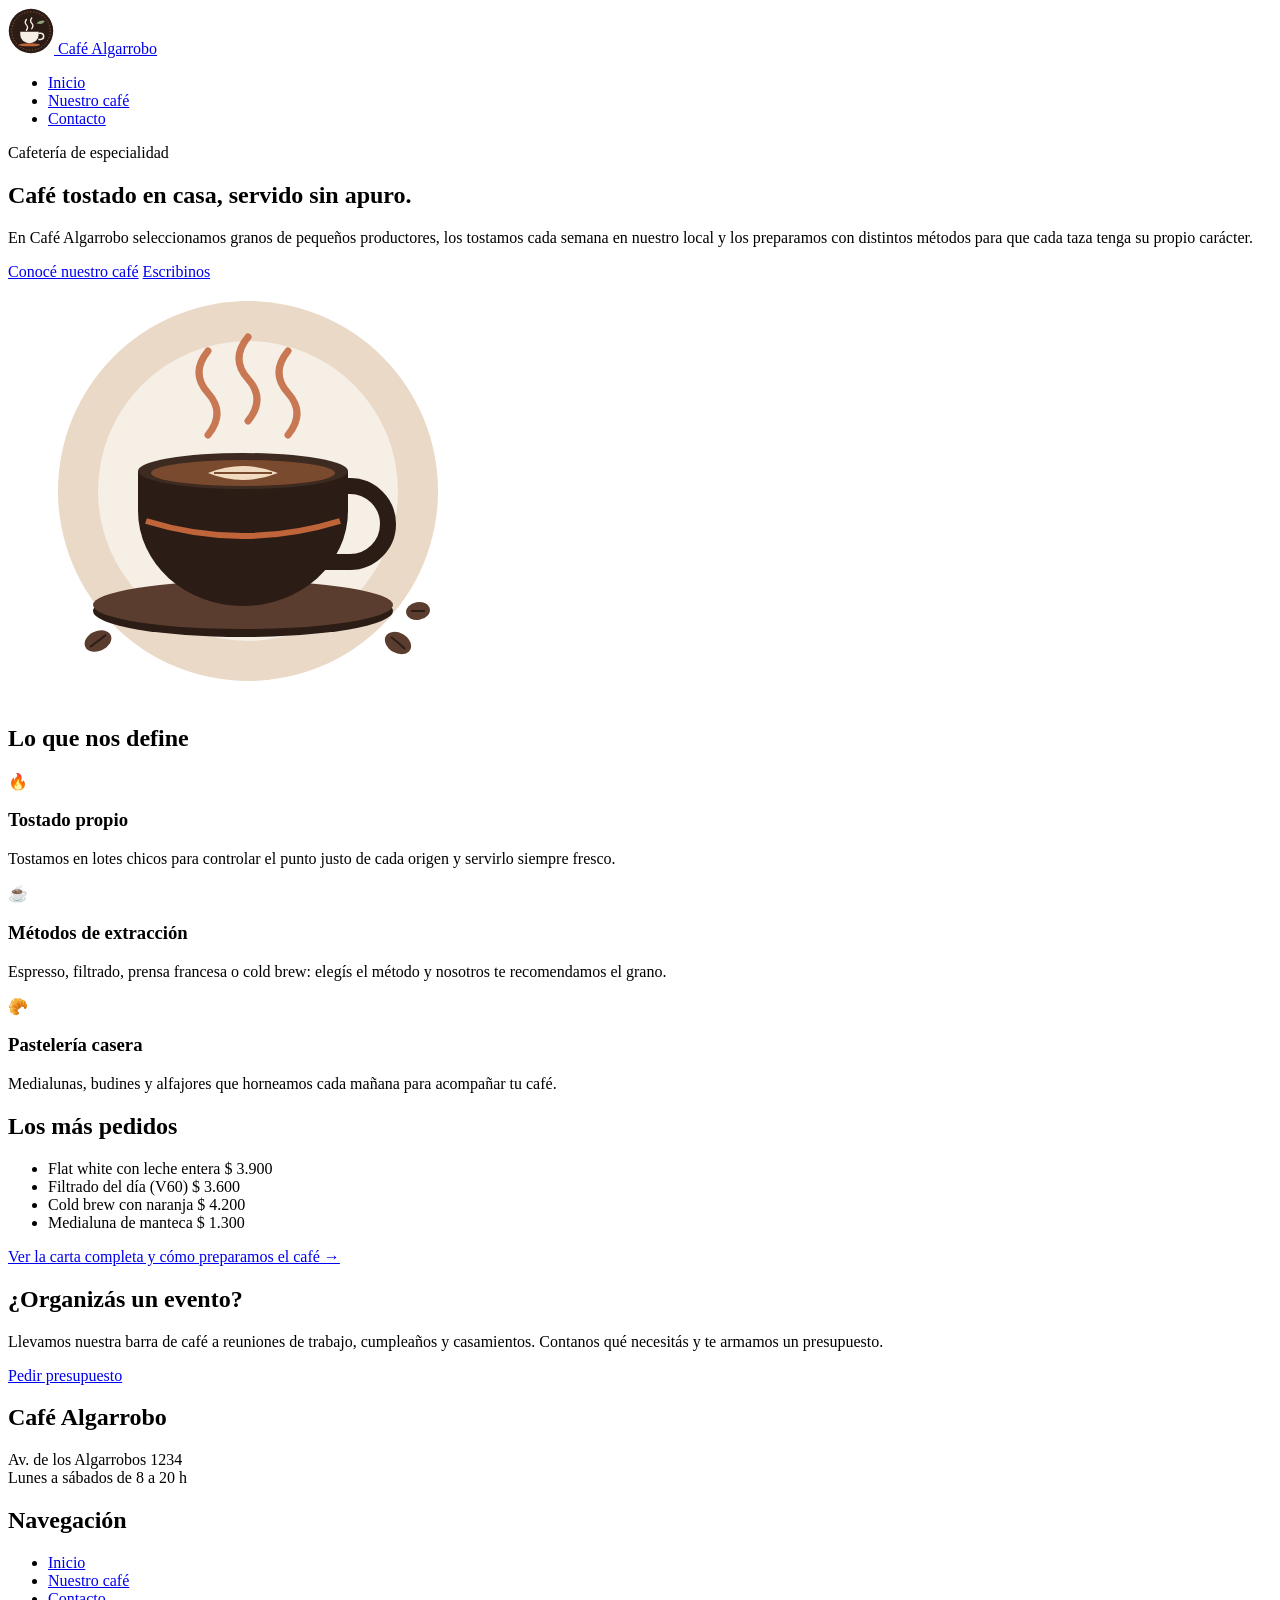
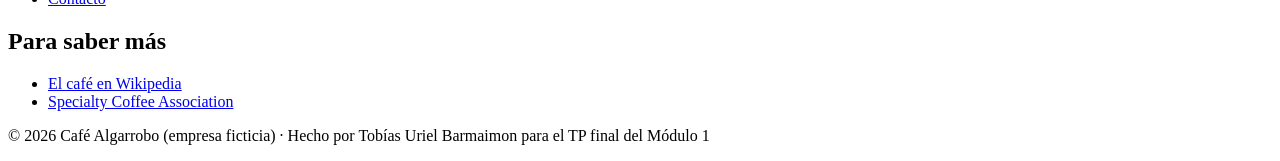
==== index.html @ 50dcd3fc "Estructura HTML de las 3 páginas" ====
<!DOCTYPE html>
<html lang="es">
<head>
  <meta charset="UTF-8">
  <!-- sin esta línea en el celular se ve todo chiquito -->
  <meta name="viewport" content="width=device-width, initial-scale=1.0">
  <meta name="description" content="Café Algarrobo: cafetería de especialidad con tostado propio.">
  <title>Café Algarrobo | Inicio</title>
  <link rel="icon" href="img/logo.svg" type="image/svg+xml">
</head>
<body>

  <!-- menú (es el mismo en las 3 páginas) -->
  <header>
    <nav aria-label="Navegación principal">
      <a href="index.html">
        <img src="img/logo.svg" alt="Logo de Café Algarrobo" width="46" height="46">
        Café Algarrobo
      </a>
      <ul>
        <li><a href="index.html" aria-current="page">Inicio</a></li>
        <li><a href="nuestro-cafe.html">Nuestro café</a></li>
        <li><a href="contacto.html">Contacto</a></li>
      </ul>
    </nav>
  </header>

  <main>

    <!-- portada -->
    <section>
      <div>
        <div>
          <div>
            <span>Cafetería de especialidad</span>
            <h1>Café tostado en casa, servido sin apuro.</h1>
            <p>
              En Café Algarrobo seleccionamos granos de pequeños productores, los tostamos
              cada semana en nuestro local y los preparamos con distintos métodos para que
              cada taza tenga su propio carácter.
            </p>
            <div>
              <a href="nuestro-cafe.html">Conocé nuestro café</a>
              <a href="contacto.html">Escribinos</a>
            </div>
          </div>
          <div>
            <img src="img/taza.svg" alt="Taza de café humeante con arte latte" width="480" height="420">
          </div>
        </div>
      </div>
    </section>

    <!-- las 3 tarjetas -->
    <section>
      <div>
        <h2>Lo que nos define</h2>
        <div>
          <article>
            <div>
              <span aria-hidden="true">🔥</span>
              <h3>Tostado propio</h3>
              <p>Tostamos en lotes chicos para controlar el punto justo de cada origen y servirlo siempre fresco.</p>
            </div>
          </article>
          <article>
            <div>
              <span aria-hidden="true">☕</span>
              <h3>Métodos de extracción</h3>
              <p>Espresso, filtrado, prensa francesa o cold brew: elegís el método y nosotros te recomendamos el grano.</p>
            </div>
          </article>
          <article>
            <div>
              <span aria-hidden="true">🥐</span>
              <h3>Pastelería casera</h3>
              <p>Medialunas, budines y alfajores que horneamos cada mañana para acompañar tu café.</p>
            </div>
          </article>
        </div>
      </div>
    </section>

    <!-- lo más pedido + recuadro de eventos -->
    <section>
      <div>
        <div>
          <div>
            <h2>Los más pedidos</h2>
            <ul>
              <li><span>Flat white con leche entera</span> <span>$ 3.900</span></li>
              <li><span>Filtrado del día (V60)</span> <span>$ 3.600</span></li>
              <li><span>Cold brew con naranja</span> <span>$ 4.200</span></li>
              <li><span>Medialuna de manteca</span> <span>$ 1.300</span></li>
            </ul>
            <p><a href="nuestro-cafe.html">Ver la carta completa y cómo preparamos el café →</a></p>
          </div>
          <div>
            <div>
              <h2>¿Organizás un evento?</h2>
              <p>Llevamos nuestra barra de café a reuniones de trabajo, cumpleaños y casamientos. Contanos qué necesitás y te armamos un presupuesto.</p>
              <a href="contacto.html">Pedir presupuesto</a>
            </div>
          </div>
        </div>
      </div>
    </section>

  </main>

  <!-- pie -->
  <footer>
    <div>
      <div>
        <div>
          <h2>Café Algarrobo</h2>
          <p>Av. de los Algarrobos 1234<br>Lunes a sábados de 8 a 20 h</p>
        </div>
        <div>
          <h2>Navegación</h2>
          <ul>
            <li><a href="index.html">Inicio</a></li>
            <li><a href="nuestro-cafe.html">Nuestro café</a></li>
            <li><a href="contacto.html">Contacto</a></li>
          </ul>
        </div>
        <div>
          <h2>Para saber más</h2>
          <ul>
            <li><a href="https://es.wikipedia.org/wiki/Caf%C3%A9" target="_blank" rel="noopener">El café en Wikipedia</a></li>
            <li><a href="https://sca.coffee" target="_blank" rel="noopener">Specialty Coffee Association</a></li>
          </ul>
        </div>
      </div>
      <p>
        © 2026 Café Algarrobo (empresa ficticia) · Hecho por Tobías Uriel Barmaimon para el TP final del Módulo 1
      </p>
    </div>
  </footer>

</body>
</html>
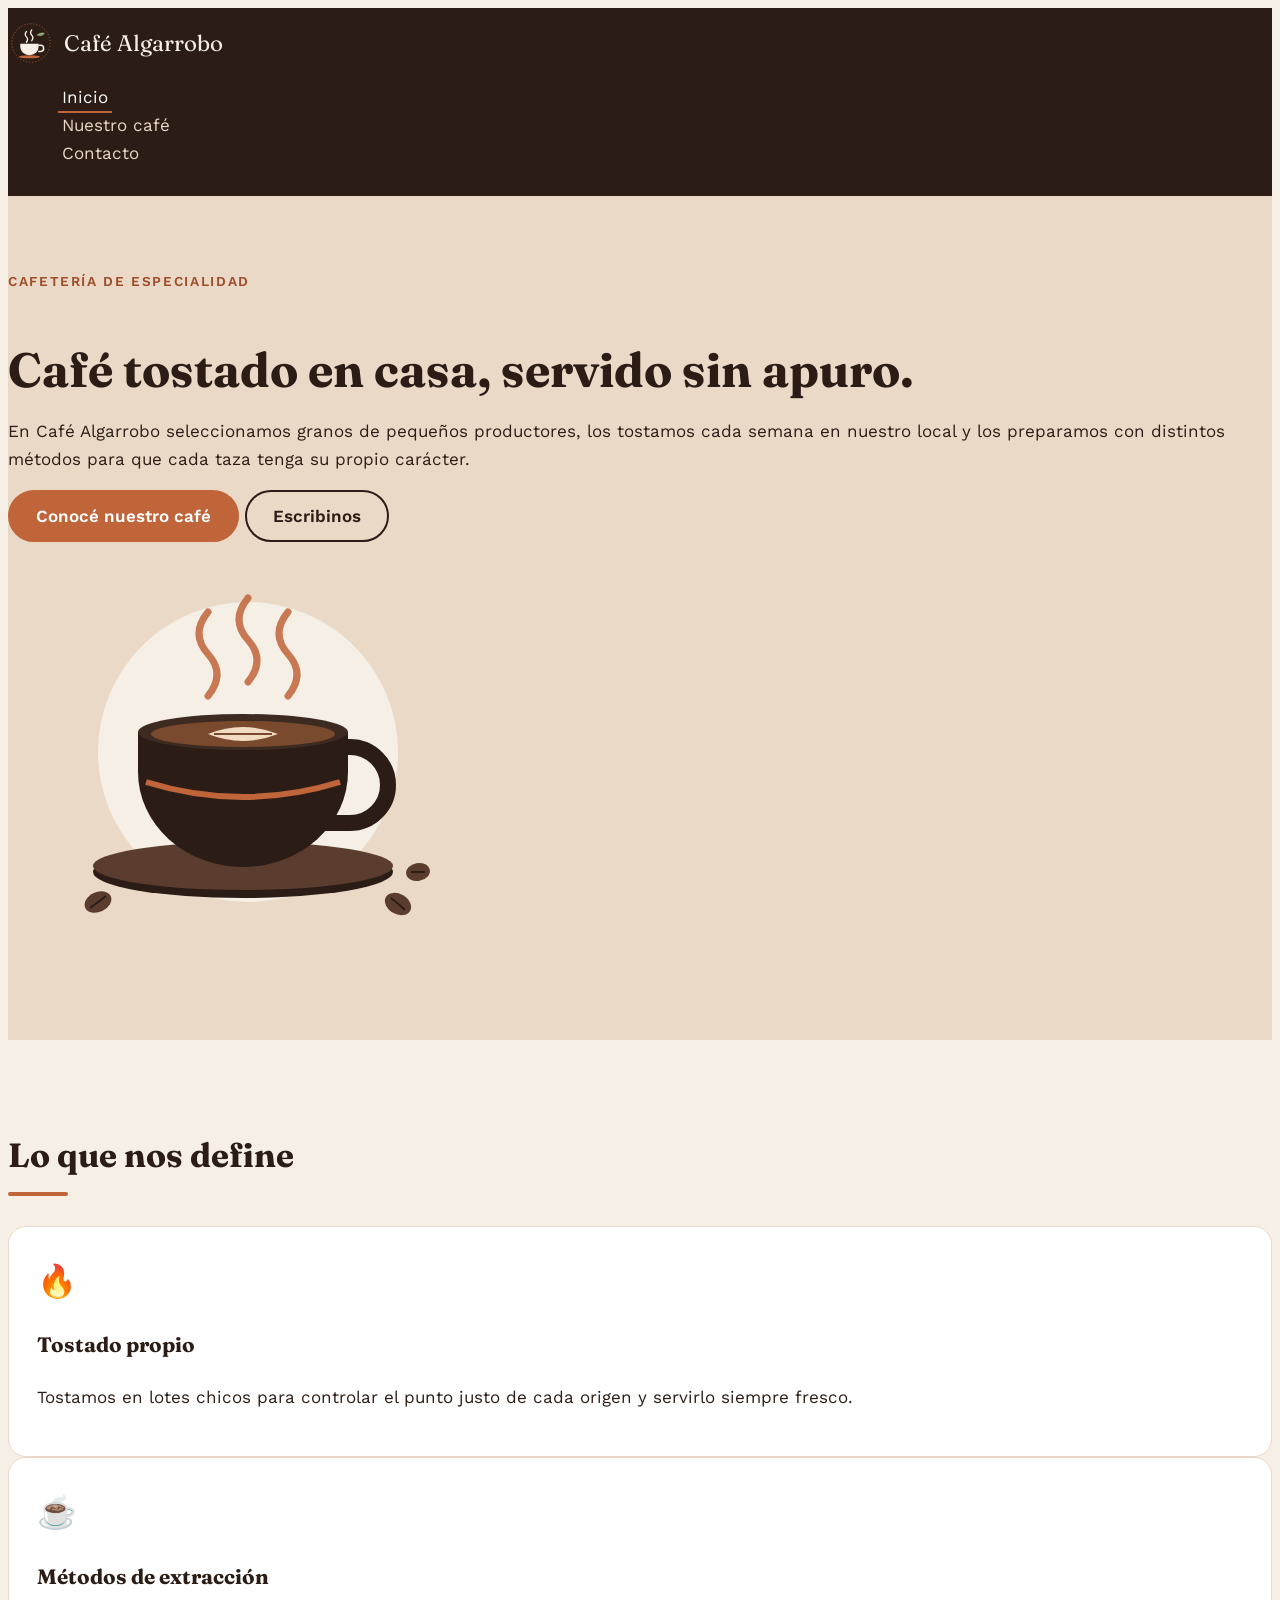
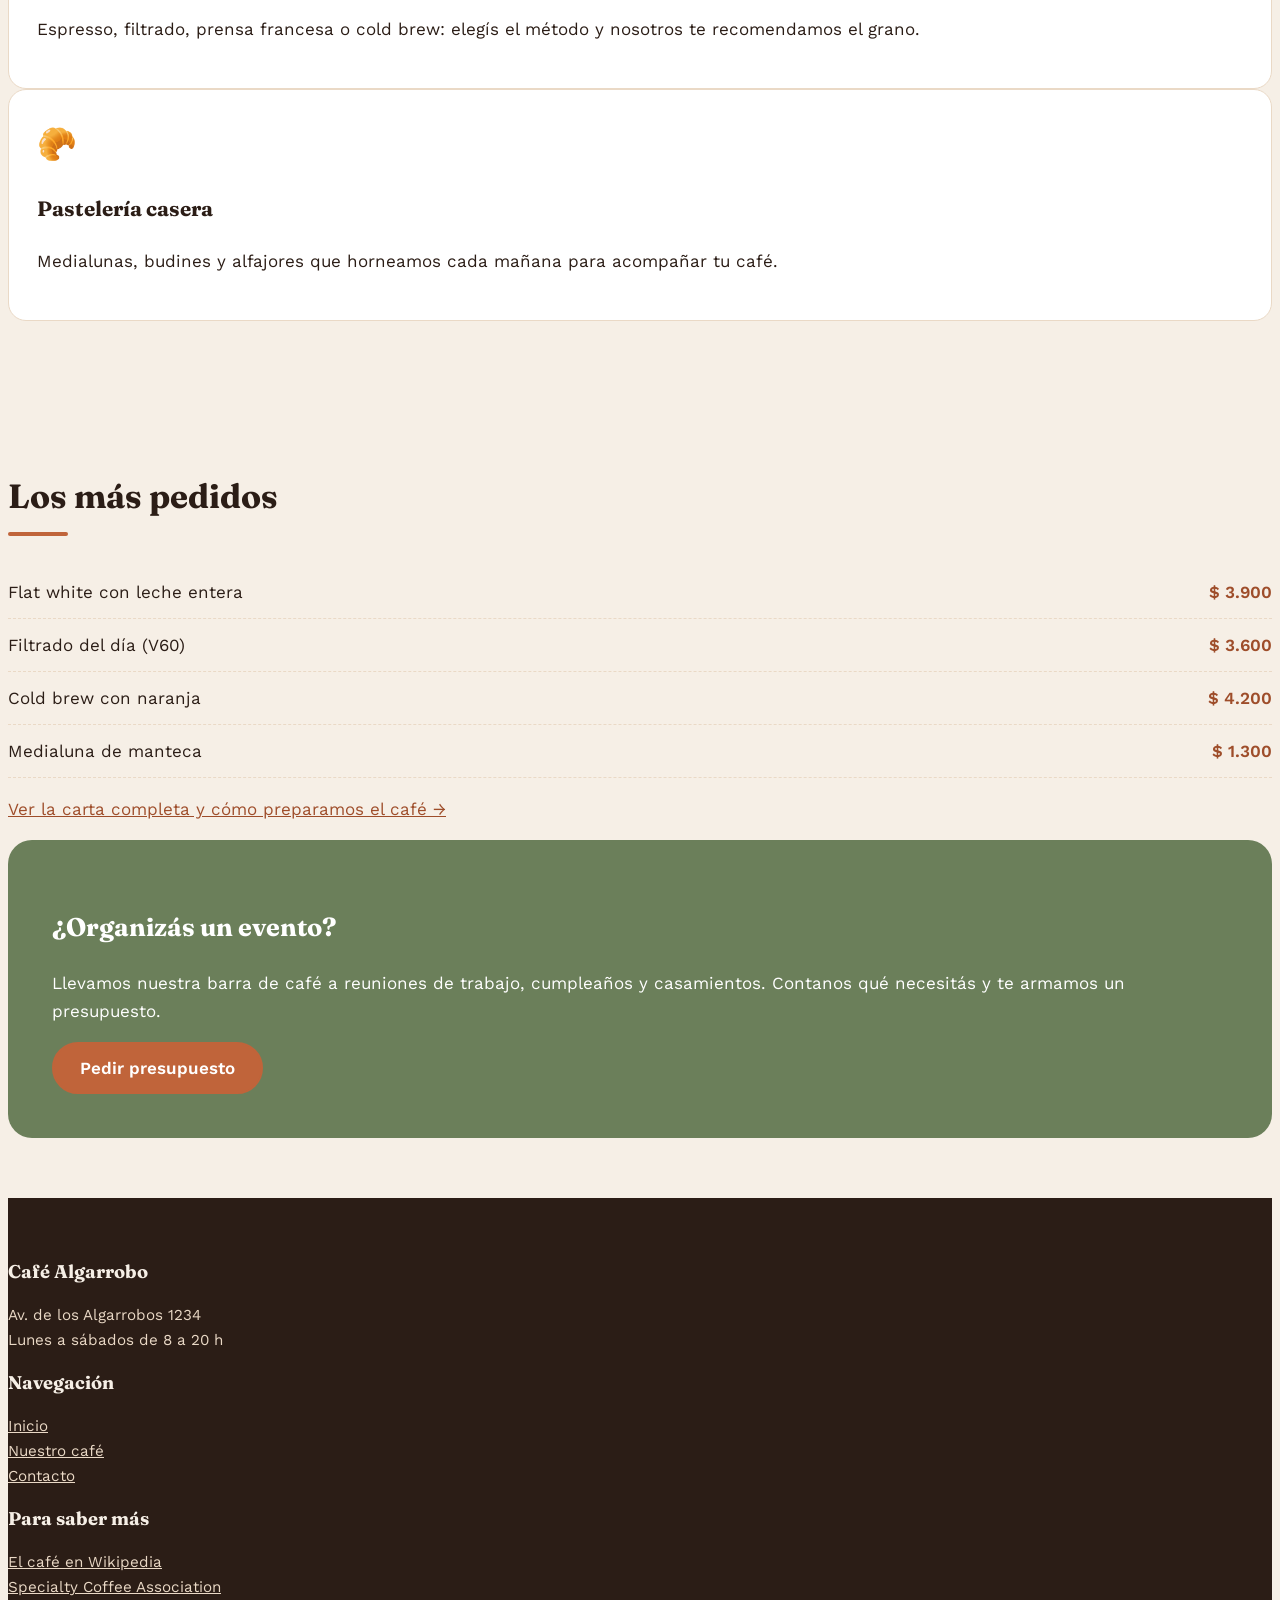
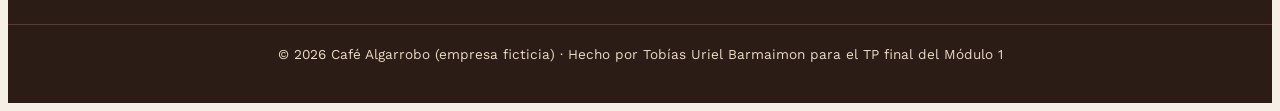
==== commit 27b830eb: "Agrego estilos CSS propios" ====
--- a/index.html
+++ b/index.html
@@ -7,20 +7,28 @@
   <meta name="description" content="Café Algarrobo: cafetería de especialidad con tostado propio.">
   <title>Café Algarrobo | Inicio</title>
   <link rel="icon" href="img/logo.svg" type="image/svg+xml">
+
+  <!-- fuentes de Google Fonts -->
+  <link rel="preconnect" href="https://fonts.googleapis.com">
+  <link rel="preconnect" href="https://fonts.gstatic.com" crossorigin>
+  <link rel="stylesheet" href="https://fonts.googleapis.com/css2?family=Fraunces:wght@600;700&family=Work+Sans:wght@400;600&display=swap">
+
+  <!-- mis estilos -->
+  <link rel="stylesheet" href="css/estilos.css">
 </head>
 <body>
 
   <!-- menú (es el mismo en las 3 páginas) -->
-  <header>
-    <nav aria-label="Navegación principal">
-      <a href="index.html">
+  <header class="barra-navegacion">
+    <nav class="container d-flex flex-wrap justify-content-between align-items-center contenedor-nav" aria-label="Navegación principal">
+      <a class="marca" href="index.html">
         <img src="img/logo.svg" alt="Logo de Café Algarrobo" width="46" height="46">
         Café Algarrobo
       </a>
-      <ul>
-        <li><a href="index.html" aria-current="page">Inicio</a></li>
-        <li><a href="nuestro-cafe.html">Nuestro café</a></li>
-        <li><a href="contacto.html">Contacto</a></li>
+      <ul class="list-unstyled d-flex flex-wrap justify-content-center m-0">
+        <li><a class="enlace-menu activo" href="index.html" aria-current="page">Inicio</a></li>
+        <li><a class="enlace-menu" href="nuestro-cafe.html">Nuestro café</a></li>
+        <li><a class="enlace-menu" href="contacto.html">Contacto</a></li>
       </ul>
     </nav>
   </header>
@@ -28,51 +36,51 @@
   <main>
 
     <!-- portada -->
-    <section>
-      <div>
-        <div>
-          <div>
-            <span>Cafetería de especialidad</span>
+    <section class="hero-cafe">
+      <div class="container">
+        <div class="row align-items-center g-4">
+          <div class="col-md-6">
+            <span class="etiqueta">Cafetería de especialidad</span>
             <h1>Café tostado en casa, servido sin apuro.</h1>
-            <p>
+            <p class="lead">
               En Café Algarrobo seleccionamos granos de pequeños productores, los tostamos
               cada semana en nuestro local y los preparamos con distintos métodos para que
               cada taza tenga su propio carácter.
             </p>
-            <div>
-              <a href="nuestro-cafe.html">Conocé nuestro café</a>
-              <a href="contacto.html">Escribinos</a>
+            <div class="d-flex flex-wrap gap-3 mt-4 justify-content-center justify-content-md-start">
+              <a class="boton-cafe" href="nuestro-cafe.html">Conocé nuestro café</a>
+              <a class="boton-cafe contorno" href="contacto.html">Escribinos</a>
             </div>
           </div>
-          <div>
-            <img src="img/taza.svg" alt="Taza de café humeante con arte latte" width="480" height="420">
+          <div class="col-md-6 text-center">
+            <img class="imagen-flotante" src="img/taza.svg" alt="Taza de café humeante con arte latte" width="480" height="420">
           </div>
         </div>
       </div>
     </section>
 
     <!-- las 3 tarjetas -->
-    <section>
-      <div>
-        <h2>Lo que nos define</h2>
-        <div>
-          <article>
-            <div>
-              <span aria-hidden="true">🔥</span>
+    <section class="seccion">
+      <div class="container">
+        <h2 class="titulo-seccion">Lo que nos define</h2>
+        <div class="row g-4">
+          <article class="col-md-4">
+            <div class="tarjeta-cafe h-100">
+              <span class="icono" aria-hidden="true">🔥</span>
               <h3>Tostado propio</h3>
               <p>Tostamos en lotes chicos para controlar el punto justo de cada origen y servirlo siempre fresco.</p>
             </div>
           </article>
-          <article>
-            <div>
-              <span aria-hidden="true">☕</span>
+          <article class="col-md-4">
+            <div class="tarjeta-cafe h-100">
+              <span class="icono" aria-hidden="true">☕</span>
               <h3>Métodos de extracción</h3>
               <p>Espresso, filtrado, prensa francesa o cold brew: elegís el método y nosotros te recomendamos el grano.</p>
             </div>
           </article>
-          <article>
-            <div>
-              <span aria-hidden="true">🥐</span>
+          <article class="col-md-4">
+            <div class="tarjeta-cafe h-100">
+              <span class="icono" aria-hidden="true">🥐</span>
               <h3>Pastelería casera</h3>
               <p>Medialunas, budines y alfajores que horneamos cada mañana para acompañar tu café.</p>
             </div>
@@ -82,24 +90,24 @@
     </section>
 
     <!-- lo más pedido + recuadro de eventos -->
-    <section>
-      <div>
-        <div>
-          <div>
-            <h2>Los más pedidos</h2>
-            <ul>
-              <li><span>Flat white con leche entera</span> <span>$ 3.900</span></li>
-              <li><span>Filtrado del día (V60)</span> <span>$ 3.600</span></li>
-              <li><span>Cold brew con naranja</span> <span>$ 4.200</span></li>
-              <li><span>Medialuna de manteca</span> <span>$ 1.300</span></li>
+    <section class="seccion pt-0">
+      <div class="container">
+        <div class="row g-4 g-lg-5 align-items-center">
+          <div class="col-lg-6">
+            <h2 class="titulo-seccion">Los más pedidos</h2>
+            <ul class="lista-carta">
+              <li><span>Flat white con leche entera</span> <span class="precio">$ 3.900</span></li>
+              <li><span>Filtrado del día (V60)</span> <span class="precio">$ 3.600</span></li>
+              <li><span>Cold brew con naranja</span> <span class="precio">$ 4.200</span></li>
+              <li><span>Medialuna de manteca</span> <span class="precio">$ 1.300</span></li>
             </ul>
-            <p><a href="nuestro-cafe.html">Ver la carta completa y cómo preparamos el café →</a></p>
+            <p class="mt-3"><a href="nuestro-cafe.html">Ver la carta completa y cómo preparamos el café →</a></p>
           </div>
-          <div>
-            <div>
+          <div class="col-lg-6">
+            <div class="banda-invitacion">
               <h2>¿Organizás un evento?</h2>
               <p>Llevamos nuestra barra de café a reuniones de trabajo, cumpleaños y casamientos. Contanos qué necesitás y te armamos un presupuesto.</p>
-              <a href="contacto.html">Pedir presupuesto</a>
+              <a class="boton-cafe" href="contacto.html">Pedir presupuesto</a>
             </div>
           </div>
         </div>
@@ -109,14 +117,14 @@
   </main>
 
   <!-- pie -->
-  <footer>
-    <div>
-      <div>
-        <div>
+  <footer class="pie-pagina">
+    <div class="container">
+      <div class="row g-4">
+        <div class="col-md-5">
           <h2>Café Algarrobo</h2>
           <p>Av. de los Algarrobos 1234<br>Lunes a sábados de 8 a 20 h</p>
         </div>
-        <div>
+        <div class="col-6 col-md-3">
           <h2>Navegación</h2>
           <ul>
             <li><a href="index.html">Inicio</a></li>
@@ -124,7 +132,7 @@
             <li><a href="contacto.html">Contacto</a></li>
           </ul>
         </div>
-        <div>
+        <div class="col-6 col-md-4">
           <h2>Para saber más</h2>
           <ul>
             <li><a href="https://es.wikipedia.org/wiki/Caf%C3%A9" target="_blank" rel="noopener">El café en Wikipedia</a></li>
@@ -132,7 +140,7 @@
           </ul>
         </div>
       </div>
-      <p>
+      <p class="creditos">
         © 2026 Café Algarrobo (empresa ficticia) · Hecho por Tobías Uriel Barmaimon para el TP final del Módulo 1
       </p>
     </div>
--- a/css/estilos.css
+++ b/css/estilos.css
@@ -0,0 +1,391 @@
+/* Estilos de Café Algarrobo - TP final módulo 1 */
+
+/* colores y fuentes que uso en todo el sitio, así si quiero cambiar uno lo cambio acá y listo */
+:root {
+  --cafe-oscuro: #2b1d16;
+  --cafe-medio: #5a3d2e;
+  --crema: #f6efe6;
+  --arena: #ead9c6;
+  --terracota: #c0643a;
+  --terracota-oscuro: #9e4d2a;
+  --salvia: #6b7f5a;
+  --fuente-titulos: "Fraunces", Georgia, serif;
+  --fuente-texto: "Work Sans", Arial, sans-serif;
+}
+
+/* general */
+body {
+  font-family: var(--fuente-texto);
+  font-size: 17px;
+  line-height: 1.65;
+  color: var(--cafe-oscuro);
+  background-color: var(--crema);
+}
+
+h1, h2, h3 {
+  font-family: var(--fuente-titulos);
+  font-weight: 700;
+  color: var(--cafe-oscuro);
+}
+
+a {
+  color: var(--terracota-oscuro);
+}
+
+img {
+  max-width: 100%;
+  height: auto;
+}
+
+/* menú */
+.barra-navegacion {
+  background-color: var(--cafe-oscuro);
+  padding: 12px 0;
+}
+
+.barra-navegacion .marca {
+  display: flex;
+  align-items: center;
+  gap: 10px;
+  font-family: var(--fuente-titulos);
+  font-size: 1.4rem;
+  color: var(--crema);
+  text-decoration: none;
+}
+
+.barra-navegacion .marca img {
+  width: 46px;
+  height: 46px;
+}
+
+.enlace-menu {
+  position: relative;
+  color: var(--arena);
+  text-decoration: none;
+  padding: 6px 4px;
+  margin: 0 10px;
+  transition: color 0.3s ease;
+}
+
+/* rayita naranja que aparece abajo del link cuando pasás el mouse */
+.enlace-menu::after {
+  content: "";
+  position: absolute;
+  left: 0;
+  bottom: 0;
+  width: 0;
+  height: 2px;
+  background-color: var(--terracota);
+  transition: width 0.3s ease;
+}
+
+.enlace-menu:hover,
+.enlace-menu.activo {
+  color: #ffffff;
+}
+
+.enlace-menu:hover::after,
+.enlace-menu.activo::after {
+  width: 100%;
+}
+
+/* portada */
+.hero-cafe {
+  background-color: var(--arena);
+  padding: 70px 0;
+}
+
+.hero-cafe h1 {
+  font-size: 3rem;
+  line-height: 1.1;
+  margin-bottom: 20px;
+}
+
+.hero-cafe .etiqueta {
+  display: inline-block;
+  font-size: 0.85rem;
+  text-transform: uppercase;
+  letter-spacing: 0.12em;
+  color: var(--terracota-oscuro);
+  font-weight: 600;
+  margin-bottom: 12px;
+}
+
+/* animación para que la taza suba y baje despacito */
+.imagen-flotante {
+  animation: flotar 4s ease-in-out infinite;
+}
+
+@keyframes flotar {
+  0%, 100% { transform: translateY(0); }
+  50%      { transform: translateY(-12px); }
+}
+
+/* botones */
+.boton-cafe {
+  display: inline-block;
+  background-color: var(--terracota);
+  color: #ffffff;
+  border: 2px solid var(--terracota);
+  border-radius: 40px;
+  padding: 10px 26px;
+  font-weight: 600;
+  text-decoration: none;
+  transition: background-color 0.3s ease, transform 0.2s ease;
+}
+
+.boton-cafe:hover {
+  background-color: var(--terracota-oscuro);
+  border-color: var(--terracota-oscuro);
+  color: #ffffff;
+  transform: scale(1.05);
+}
+
+.boton-cafe.contorno {
+  background-color: transparent;
+  color: var(--cafe-oscuro);
+  border-color: var(--cafe-oscuro);
+}
+
+.boton-cafe.contorno:hover {
+  background-color: var(--cafe-oscuro);
+  color: var(--crema);
+}
+
+/* secciones y títulos con la rayita abajo */
+.seccion {
+  padding: 60px 0;
+}
+
+.titulo-seccion {
+  font-size: 2.1rem;
+  margin-bottom: 30px;
+  position: relative;
+  padding-bottom: 12px;
+}
+
+.titulo-seccion::after {
+  content: "";
+  position: absolute;
+  left: 0;
+  bottom: 0;
+  width: 60px;
+  height: 4px;
+  border-radius: 2px;
+  background-color: var(--terracota);
+}
+
+/* tarjetas: se levantan un poco al pasar el mouse */
+.tarjeta-cafe {
+  background-color: #ffffff;
+  border: 1px solid var(--arena);
+  border-radius: 18px;
+  padding: 28px;
+  transition: transform 0.3s ease, box-shadow 0.3s ease;
+}
+
+.tarjeta-cafe:hover {
+  transform: translateY(-8px);
+  box-shadow: 0 14px 30px rgba(43, 29, 22, 0.15);
+}
+
+.tarjeta-cafe .icono {
+  font-size: 2rem;
+  display: block;
+  margin-bottom: 10px;
+}
+
+.tarjeta-cafe h3 {
+  font-size: 1.3rem;
+}
+
+/* lista de productos con precio a la derecha */
+.lista-carta {
+  list-style: none;
+  padding: 0;
+  margin: 0;
+}
+
+.lista-carta li {
+  display: flex;
+  justify-content: space-between;
+  gap: 12px;
+  padding: 12px 0;
+  border-bottom: 1px dashed var(--arena);
+}
+
+.lista-carta .precio {
+  font-weight: 600;
+  color: var(--terracota-oscuro);
+  white-space: nowrap;
+}
+
+/* lista de pasos: cambio los números por circulitos */
+.lista-pasos {
+  counter-reset: paso;
+  list-style: none;
+  padding: 0;
+}
+
+.lista-pasos li {
+  counter-increment: paso;
+  position: relative;
+  padding: 0 0 22px 62px;
+}
+
+.lista-pasos li::before {
+  content: counter(paso);
+  position: absolute;
+  left: 0;
+  top: 0;
+  width: 44px;
+  height: 44px;
+  border-radius: 50%;
+  background-color: var(--cafe-oscuro);
+  color: var(--crema);
+  font-family: var(--fuente-titulos);
+  font-size: 1.2rem;
+  display: flex;
+  align-items: center;
+  justify-content: center;
+}
+
+/* recuadro oscuro (dato curioso) */
+.dato-curioso {
+  background-color: var(--cafe-oscuro);
+  color: var(--crema);
+  border-radius: 18px;
+  padding: 28px;
+}
+
+.dato-curioso h3 {
+  color: var(--arena);
+}
+
+.dato-curioso a {
+  color: #f0b48f;
+}
+
+/* formulario */
+.formulario-cafe {
+  background-color: #ffffff;
+  border-radius: 18px;
+  padding: 32px;
+  border: 1px solid var(--arena);
+}
+
+.formulario-cafe label {
+  font-weight: 600;
+  margin-bottom: 6px;
+}
+
+.formulario-cafe input,
+.formulario-cafe textarea,
+.formulario-cafe select {
+  border: 1px solid #d3c1ad;
+  border-radius: 10px;
+  transition: border-color 0.3s ease, box-shadow 0.3s ease;
+}
+
+.formulario-cafe input:focus,
+.formulario-cafe textarea:focus,
+.formulario-cafe select:focus {
+  border-color: var(--terracota);
+  box-shadow: 0 0 0 3px rgba(192, 100, 58, 0.2);
+  outline: none;
+}
+
+.nota-formulario {
+  font-size: 0.9rem;
+  color: var(--cafe-medio);
+}
+
+/* recuadro verde de eventos */
+.banda-invitacion {
+  background-color: var(--salvia);
+  color: #ffffff;
+  border-radius: 24px;
+  padding: 44px;
+}
+
+.banda-invitacion h2 {
+  color: #ffffff;
+}
+
+/* pie de página */
+.pie-pagina {
+  background-color: var(--cafe-oscuro);
+  color: var(--arena);
+  padding: 44px 0 24px;
+  font-size: 0.95rem;
+}
+
+.pie-pagina h2 {
+  color: var(--crema);
+  font-size: 1.15rem;
+}
+
+.pie-pagina a {
+  color: var(--arena);
+  transition: color 0.3s ease;
+}
+
+.pie-pagina a:hover {
+  color: var(--terracota);
+}
+
+.pie-pagina ul {
+  list-style: none;
+  padding: 0;
+}
+
+.pie-pagina .creditos {
+  border-top: 1px solid var(--cafe-medio);
+  margin-top: 24px;
+  padding-top: 18px;
+  text-align: center;
+  font-size: 0.85rem;
+}
+
+/* RESPONSIVE */
+/* tablet y celular */
+@media (max-width: 768px) {
+  .hero-cafe {
+    padding: 40px 0;
+    text-align: center;
+  }
+
+  .hero-cafe h1 {
+    font-size: 2.2rem;
+  }
+
+  .titulo-seccion {
+    font-size: 1.7rem;
+  }
+
+  .seccion {
+    padding: 40px 0;
+  }
+
+  .banda-invitacion {
+    padding: 28px;
+    text-align: center;
+  }
+}
+
+/* celulares chicos: el logo arriba y el menú abajo */
+@media (max-width: 576px) {
+  .barra-navegacion .contenedor-nav {
+    flex-direction: column;
+    gap: 8px;
+  }
+
+  .enlace-menu {
+    margin: 0 6px;
+    font-size: 0.95rem;
+  }
+
+  .formulario-cafe {
+    padding: 22px;
+  }
+}
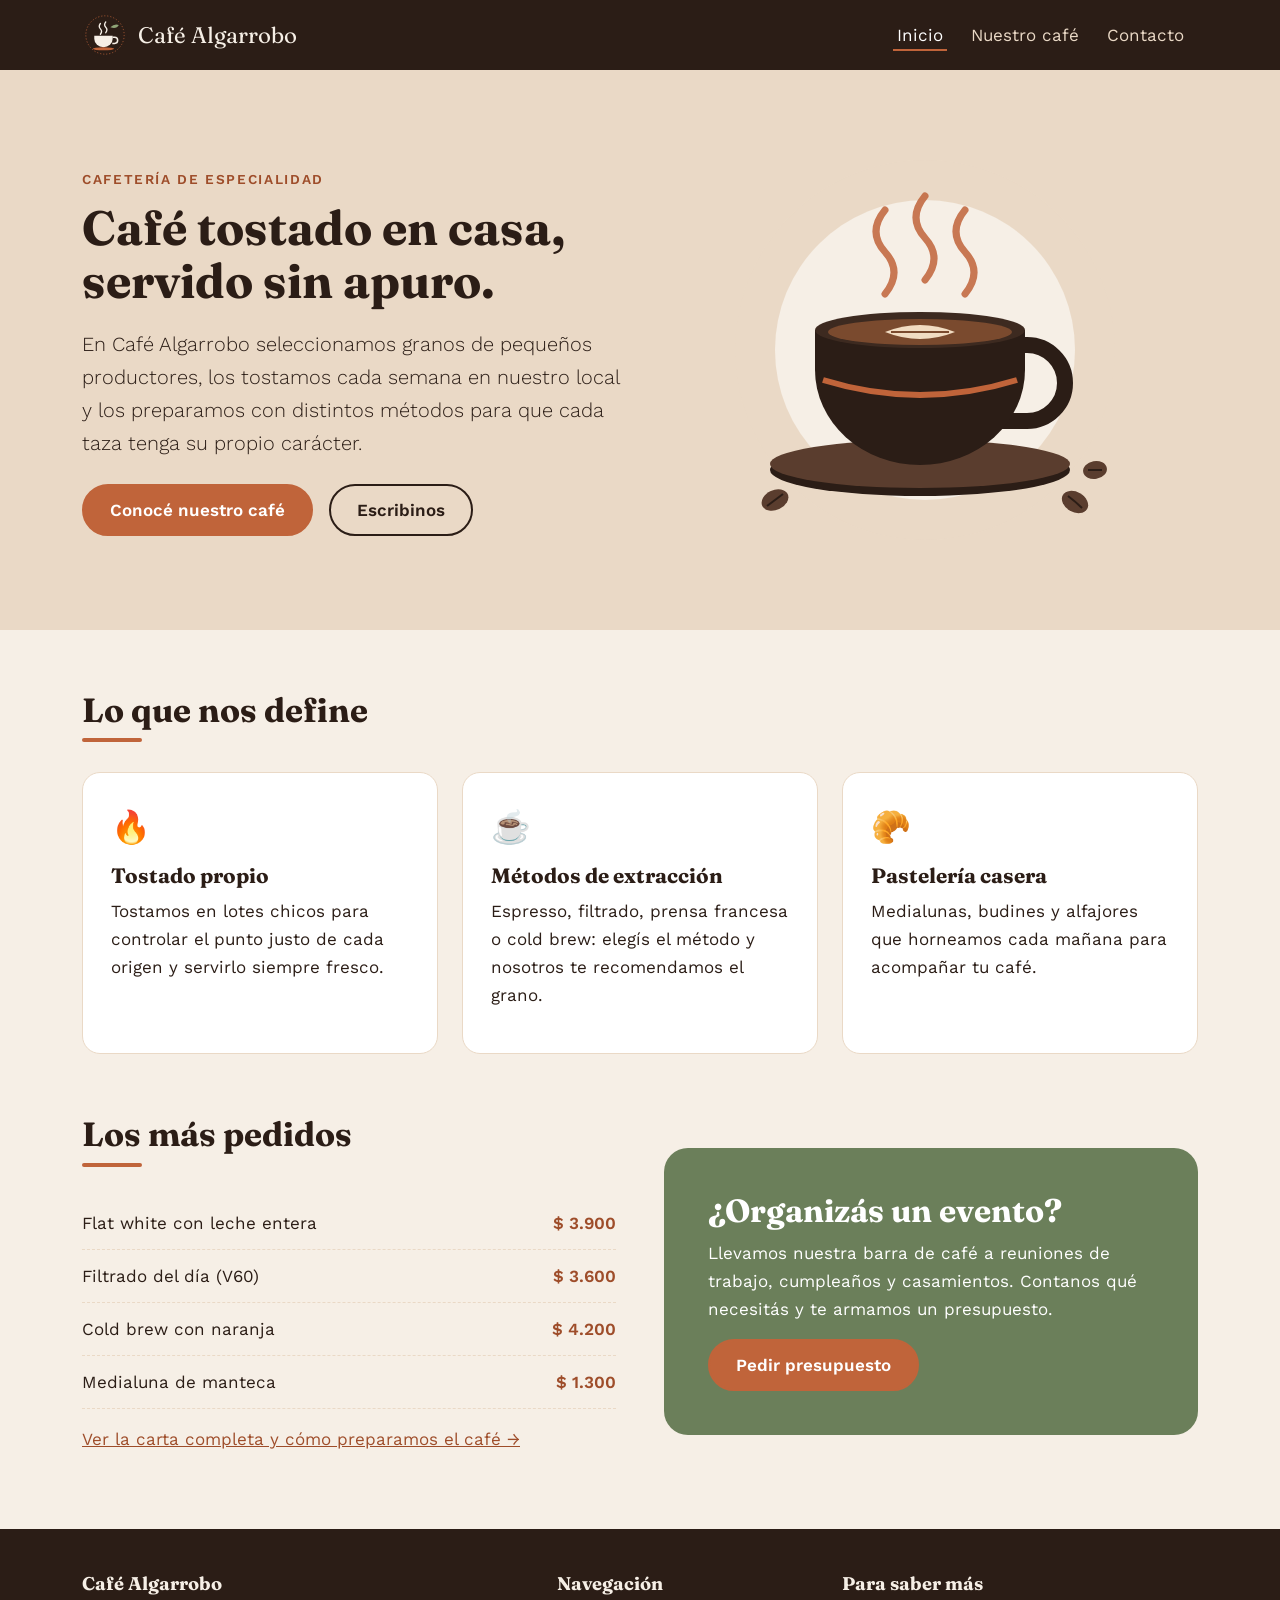
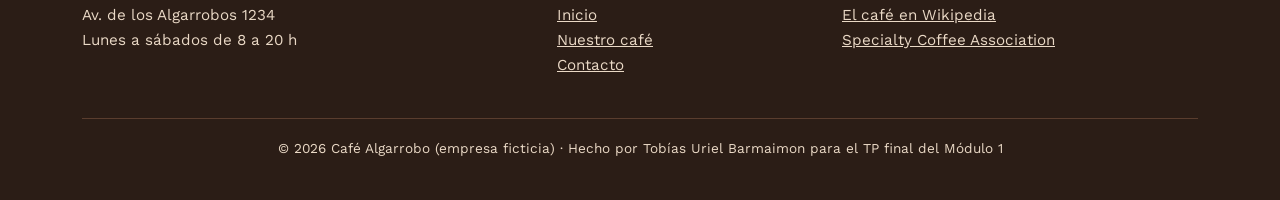
==== commit 7c804b5d: "Estilos finales con Bootstrap y responsive" ====
--- a/index.html
+++ b/index.html
@@ -13,7 +13,10 @@
   <link rel="preconnect" href="https://fonts.gstatic.com" crossorigin>
   <link rel="stylesheet" href="https://fonts.googleapis.com/css2?family=Fraunces:wght@600;700&family=Work+Sans:wght@400;600&display=swap">
 
-  <!-- mis estilos -->
+  <!-- Bootstrap -->
+  <link rel="stylesheet" href="https://cdn.jsdelivr.net/npm/bootstrap@5.3.3/dist/css/bootstrap.min.css">
+
+  <!-- mis estilos van después de Bootstrap así pisan lo que haga falta -->
   <link rel="stylesheet" href="css/estilos.css">
 </head>
 <body>
